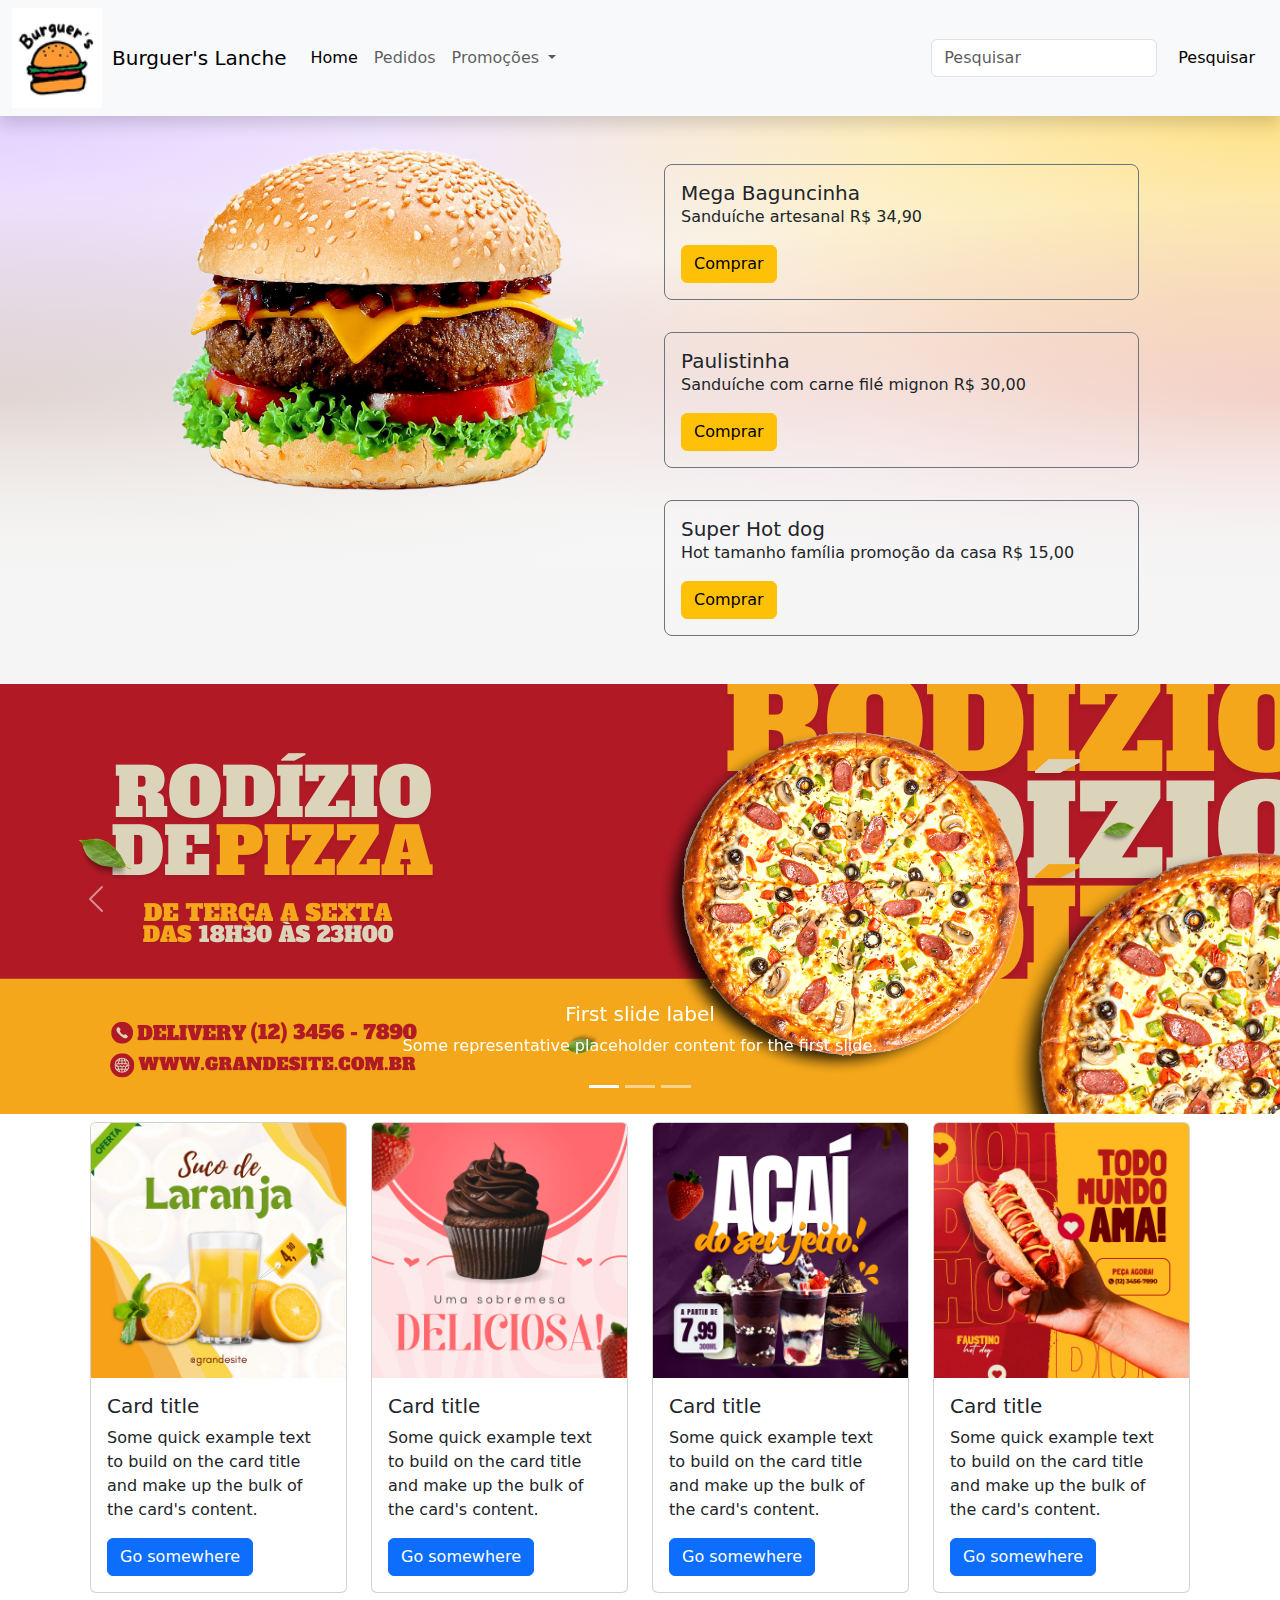
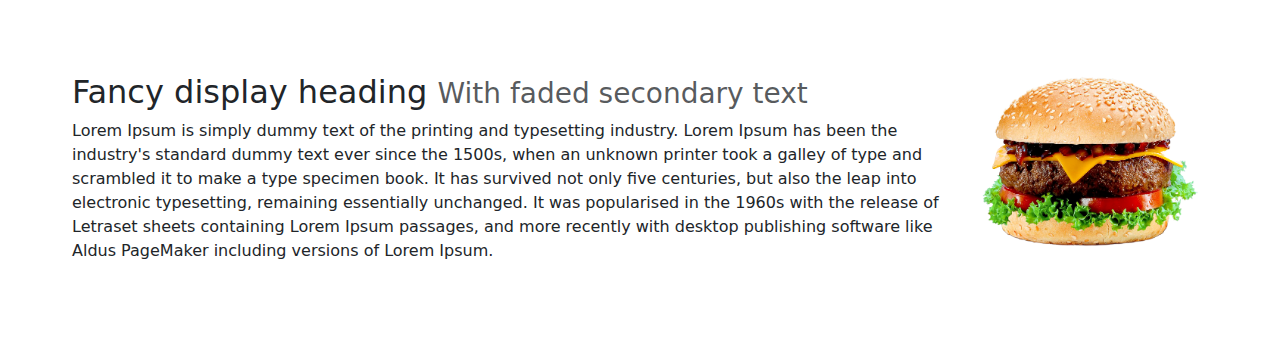
==== AppEcommerceFood/index.html @ 40e12109 "Add files via upload" ====
<!doctype html>
<html lang="pt-br">
  <head>
    <meta charset="utf-8">
    <meta name="viewport" content="width=device-width, initial-scale=1">
    <title>Bootstrap demo</title>
    <link href="https://cdn.jsdelivr.net/npm/bootstrap@5.3.3/dist/css/bootstrap.min.css" rel="stylesheet" integrity="sha384-QWTKZyjpPEjISv5WaRU9OFeRpok6YctnYmDr5pNlyT2bRjXh0JMhjY6hW+ALEwIH" crossorigin="anonymous">

    <style>
      .container-full {
        background-image: 
        linear-gradient(180deg, rgba(245, 245, 245, 0.01), rgba(245, 245, 245, 1) 85%),
        radial-gradient(ellipse at top left, rgba(200, 162, 255, 0.5), transparent 50%), /* Lilás */
        radial-gradient(ellipse at top right, rgba(255, 193, 7, 0.5), transparent 50%), /* Amarelo (Warning) */
        radial-gradient(ellipse at center right, rgba(220, 53, 69, 0.5), transparent 50%), /* Vermelho (Danger) */
        radial-gradient(ellipse at center left, rgba(139, 87, 42, 0.5), transparent 50%); /* Marrom */
      
      
      }


     
    </style>

<!--ÁREA DA NAVBAR-->
<nav class="navbar navbar-expand-lg bg-light shadow">
  <div class="container-fluid">
    <img src="images/Burguer’s.png" class="" style=" width:100px; height: 100px; padding-right:10px;" alt="...">
    <a class="navbar-brand" href="#">Burguer's Lanche</a>
    <button class="navbar-toggler" type="button" data-bs-toggle="collapse" data-bs-target="#navbarSupportedContent" aria-controls="navbarSupportedContent" aria-expanded="false" aria-label="Toggle navigation">
      <span class="navbar-toggler-icon"></span>
    </button>
    <div class="collapse navbar-collapse" id="navbarSupportedContent">
      <ul class="navbar-nav me-auto mb-2 mb-lg-0">
        <li class="nav-item">
          <a class="nav-link active" aria-current="page" href="#">Home</a>
        </li>
        <li class="nav-item">
          <a class="nav-link" href="#">Pedidos</a>
        </li>
        <li class="nav-item dropdown">
          <a class="nav-link dropdown-toggle" href="#" role="button" data-bs-toggle="dropdown" aria-expanded="false">
            Promoções
          </a>
          <ul class="dropdown-menu">
            <li><a class="dropdown-item" href="#">Action</a></li>
            <li><a class="dropdown-item" href="#">Another action</a></li>
            <li><hr class="dropdown-divider"></li>
            <li><a class="dropdown-item" href="#">Something else here</a></li>
          </ul>
        </li>
       
      </ul>
      <form class="d-flex" role="search">
        <input class="form-control me-2" type="search" placeholder="Pesquisar" aria-label="Search">
        <button class="btn btn-light" type="submit">Pesquisar</button>
      </form>
    </div>
  </div>
</nav>
<!--FIM DA NAVBAR-->

  </head>
  <body>
   <!-- Primeira Dobra-->
<div class="container-full p-4 g-col-4 ">
  <div class="row justify-content-center">
      <div class="col-md-5">
        <img src="images/sanduíche.png" class="d-block w-100" alt="...">
      </div>
      <div class="col-md-5 p-2 d-flex flex-column justify-content-around ">
        <div class="card1 p-3 m-3 border border-secondary  bg-transparent rounded-3">
          <h5 class="card-title">Mega Baguncinha</h5>
          <p class="card-text">Sanduíche artesanal R$ 34,90</p>
          <a href="#" class="btn btn-warning">Comprar</a>
        </div>
        <div class="card2 p-3 m-3 border border-secondary  bg-transparent rounded-3">
          <h5 class="card-title">Paulistinha</h5>
          <p class="card-text">Sanduíche com carne filé mignon R$ 30,00</p>
          <a href="#" class="btn btn-warning">Comprar</a>
        </div>
        <div class="card3 p-3 m-3 border border-secondary  bg-transparent rounded-3">
          <h5 class="card-title">Super Hot dog</h5>
          <p class="card-text">Hot tamanho família promoção da casa R$ 15,00</p>
          <a href="#" class="btn btn-warning">Comprar</a>
        </div>
      </div>
  </div>
</div>
<!--Fim da Primeira dobra-->


<!--Área do Slider ou Carrossel-->
<div id="carouselExampleCaptions" class="carousel slide">
  <div class="carousel-indicators">
    <button type="button" data-bs-target="#carouselExampleCaptions" data-bs-slide-to="0" class="active" aria-current="true" aria-label="Slide 1"></button>
    <button type="button" data-bs-target="#carouselExampleCaptions" data-bs-slide-to="1" aria-label="Slide 2"></button>
    <button type="button" data-bs-target="#carouselExampleCaptions" data-bs-slide-to="2" aria-label="Slide 3"></button>
  </div>
  <div class="carousel-inner">
    <div class="carousel-item active">
      <img src="images/1.png" class="d-block w-100" alt="...">
      <div class="carousel-caption d-none d-md-block">
        <h5>First slide label</h5>
        <p>Some representative placeholder content for the first slide.</p>
      </div>
    </div>
    <div class="carousel-item">
      <img src="images/2.png" class="d-block w-100" alt="...">
      <div class="carousel-caption d-none d-md-block">
        <h5>Second slide label</h5>
        <p>Some representative placeholder content for the second slide.</p>
      </div>
    </div>
    <div class="carousel-item">
      <img src="images/3.png" class="d-block w-100" alt="...">
      <div class="carousel-caption d-none d-md-block">
        <h5>Third slide label</h5>
        <p>Some representative placeholder content for the third slide.</p>
      </div>
    </div>
  </div>
  <button class="carousel-control-prev" type="button" data-bs-target="#carouselExampleCaptions" data-bs-slide="prev">
    <span class="carousel-control-prev-icon" aria-hidden="true"></span>
    <span class="visually-hidden">Previous</span>
  </button>
  <button class="carousel-control-next" type="button" data-bs-target="#carouselExampleCaptions" data-bs-slide="next">
    <span class="carousel-control-next-icon" aria-hidden="true"></span>
    <span class="visually-hidden">Next</span>
  </button>
</div>
<!--Fim do Carrossel-->

<!--Sessão cards-->
<div class="container ">
  <div class="row justify-content-center p-2 d-flex ">
      <div class="col-md-3">
        <div class="card" style="width: auto">
          <img src="images/6.png" class="card-img-top" alt="...">
          <div class="card-body">
            <h5 class="card-title">Card title</h5>
            <p class="card-text">Some quick example text to build on the card title and make up the bulk of the card's content.</p>
            <a href="#" class="btn btn-primary">Go somewhere</a>
          </div>
        </div>
      </div>
      <div class="col-md-3">
        <div class="card" style="width: auto">
          <img src="images/7.png" class="card-img-top" alt="...">
          <div class="card-body">
            <h5 class="card-title">Card title</h5>
            <p class="card-text">Some quick example text to build on the card title and make up the bulk of the card's content.</p>
            <a href="#" class="btn btn-primary">Go somewhere</a>
          </div>
        </div>
      </div>
      <div class="col-md-3">
        <div class="card" style="width: auto">
          <img src="images/4.png" class="card-img-top" alt="...">
          <div class="card-body">
            <h5 class="card-title">Card title</h5>
            <p class="card-text">Some quick example text to build on the card title and make up the bulk of the card's content.</p>
            <a href="#" class="btn btn-primary">Go somewhere</a>
          </div>
        </div>
      </div>
      <div class="col-md-3">
        <div class="card" style="width: auto">
          <img src="images/5.png" class="card-img-top" alt="...">
          <div class="card-body">
            <h5 class="card-title">Card title</h5>
            <p class="card-text">Some quick example text to build on the card title and make up the bulk of the card's content.</p>
            <a href="#" class="btn btn-primary">Go somewhere</a>
          </div>
        </div>
      </div>
  </div>
</div>
<!--Fim da Sessão cards-->

<!--Chamada para ação-->
<div class="chamada d-flex m-5 p-4">
  <div>
<h2>
  Fancy display heading
  <small class="text-body-secondary">With faded secondary text</small>
</h2>
<p>Lorem Ipsum is simply dummy text of the printing and typesetting industry. Lorem Ipsum has been the industry's standard dummy text ever since the 1500s, when an unknown printer took a galley of type and scrambled it to make a type specimen book. It has survived not only five centuries, but also the leap into electronic typesetting, remaining essentially unchanged. It was popularised in the 1960s with the release of Letraset sheets containing Lorem Ipsum passages, and more recently with desktop publishing software like Aldus PageMaker including versions of Lorem Ipsum.</p>
</div>
<div>
<img src="images/sanduíche.png" class="img-fluid" alt="...">
</div>
</div>

<!--Fim da Chamada para ação-->
<!--Swipe-->



<!--Fim do Swipe-->




<script src="https://cdn.jsdelivr.net/npm/bootstrap@5.3.0/dist/js/bootstrap.bundle.min.js"></script>
  </body>
</html>
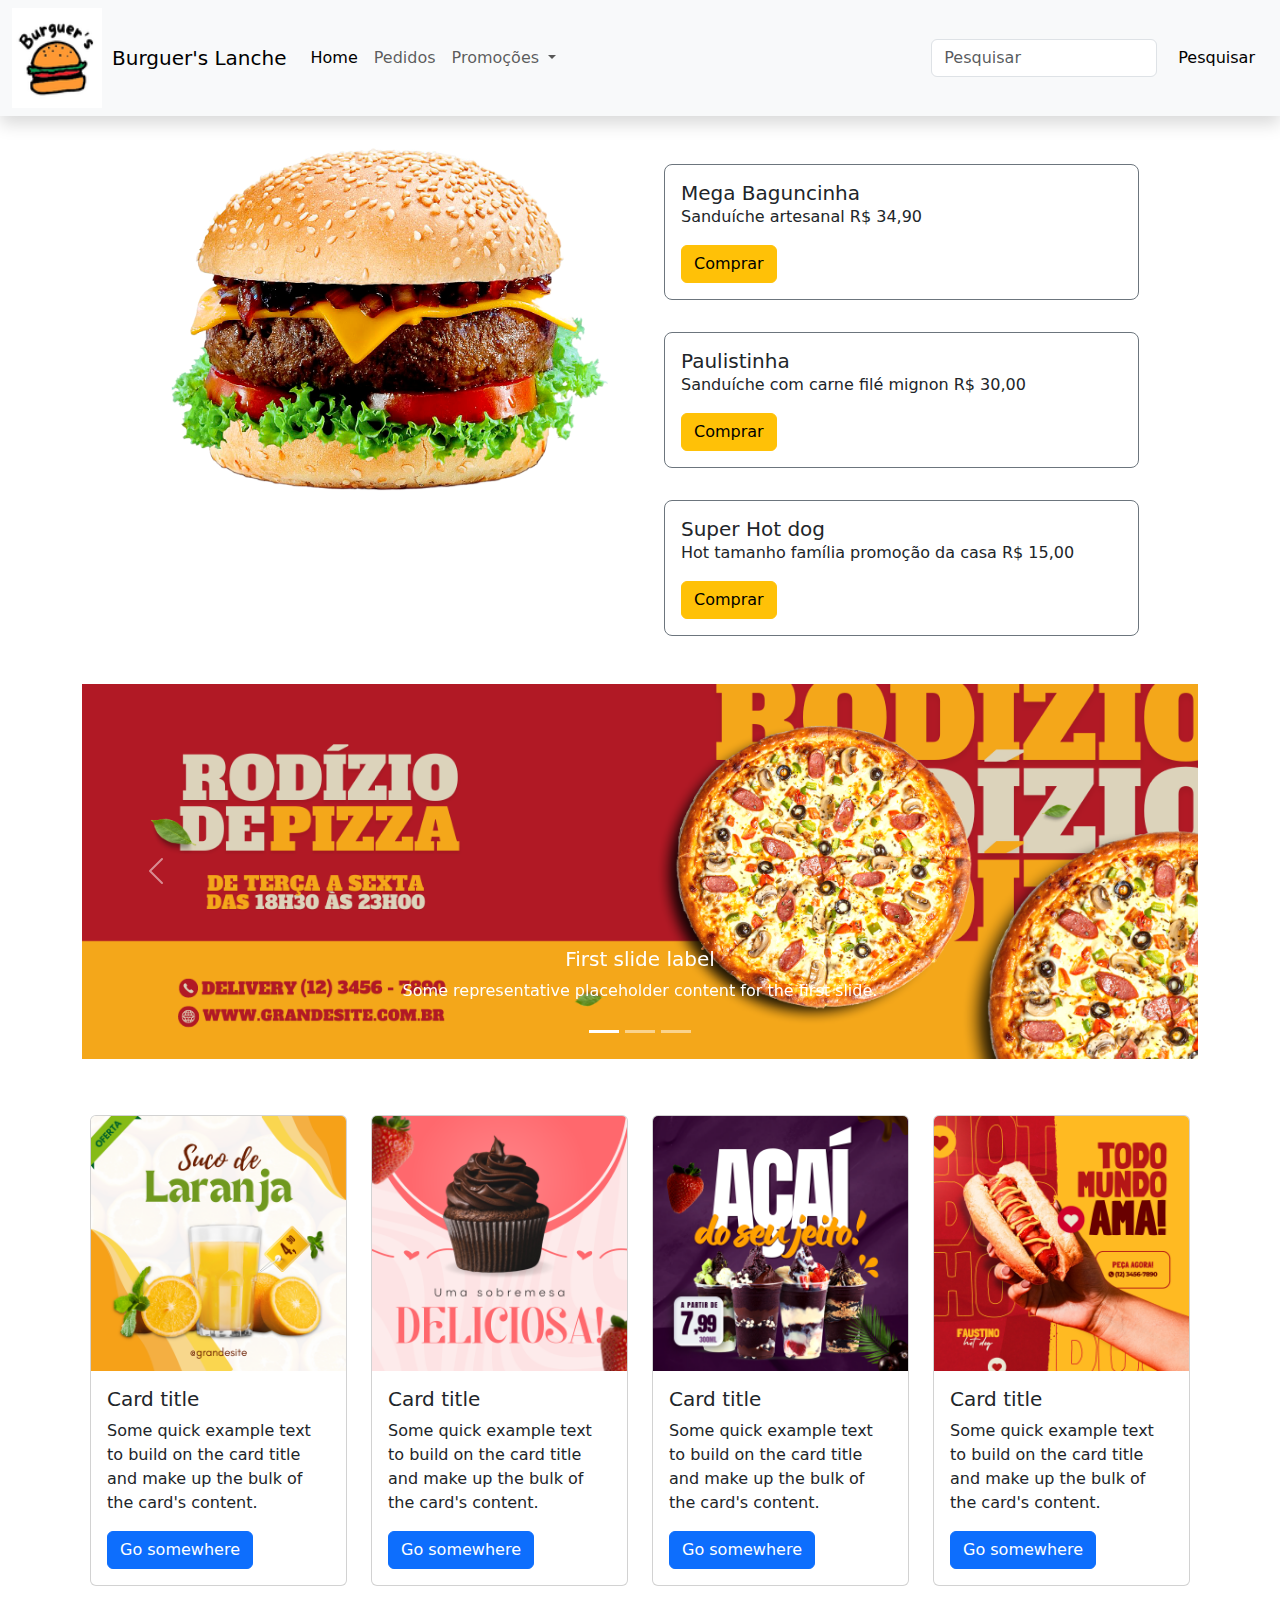
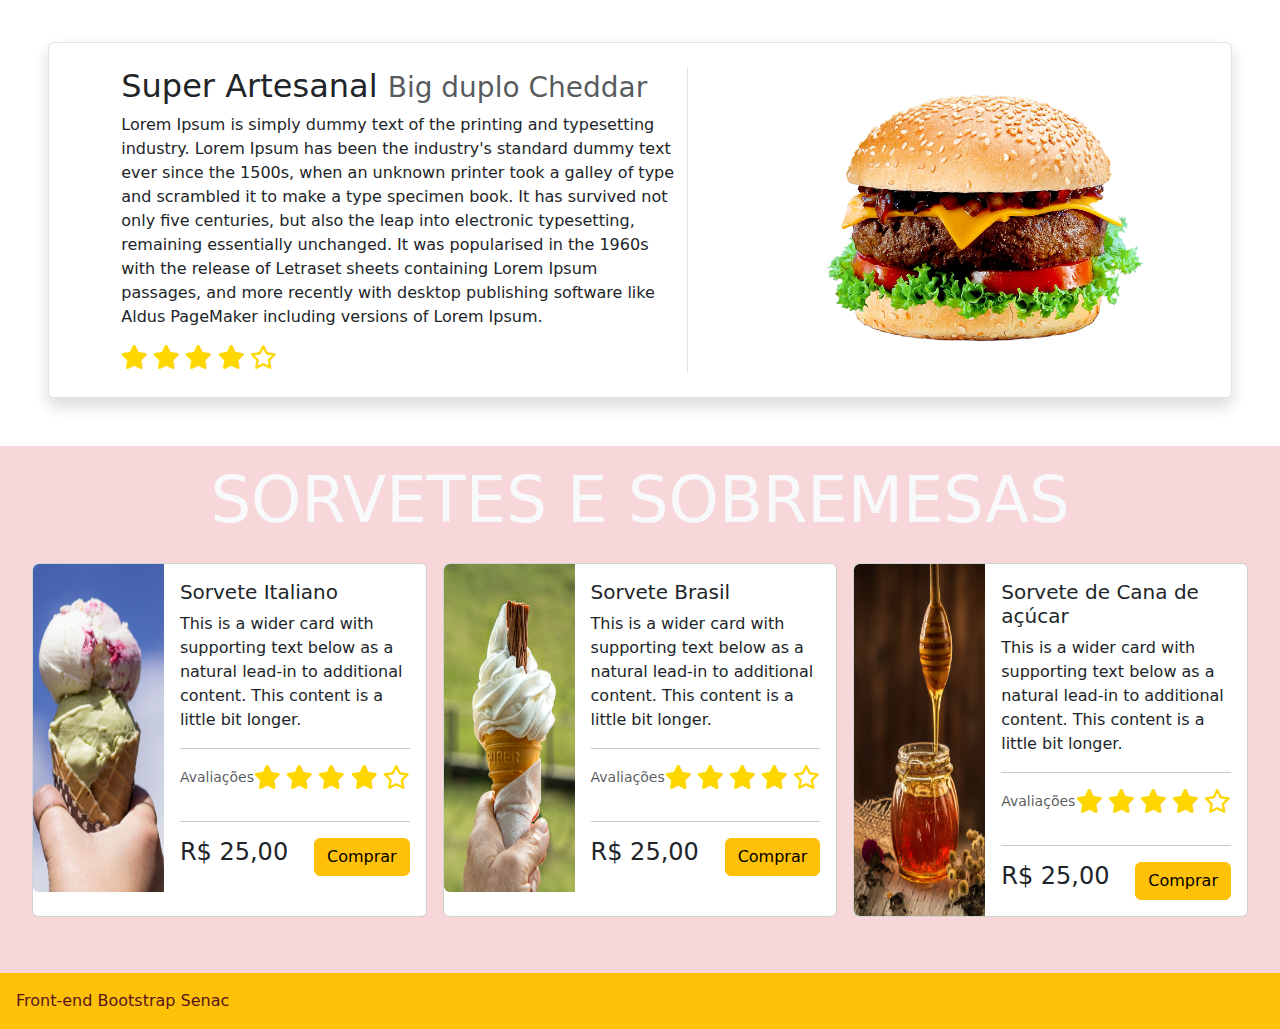
==== commit 59338deb: "Add files via upload" ====
--- a/AppEcommerceFood/index.html
+++ b/AppEcommerceFood/index.html
@@ -5,18 +5,13 @@
     <meta name="viewport" content="width=device-width, initial-scale=1">
     <title>Bootstrap demo</title>
     <link href="https://cdn.jsdelivr.net/npm/bootstrap@5.3.3/dist/css/bootstrap.min.css" rel="stylesheet" integrity="sha384-QWTKZyjpPEjISv5WaRU9OFeRpok6YctnYmDr5pNlyT2bRjXh0JMhjY6hW+ALEwIH" crossorigin="anonymous">
+    <link rel="stylesheet" href="https://cdnjs.cloudflare.com/ajax/libs/font-awesome/6.0.0-beta3/css/all.min.css">
 
     <style>
-      .container-full {
-        background-image: 
-        linear-gradient(180deg, rgba(245, 245, 245, 0.01), rgba(245, 245, 245, 1) 85%),
-        radial-gradient(ellipse at top left, rgba(200, 162, 255, 0.5), transparent 50%), /* Lilás */
-        radial-gradient(ellipse at top right, rgba(255, 193, 7, 0.5), transparent 50%), /* Amarelo (Warning) */
-        radial-gradient(ellipse at center right, rgba(220, 53, 69, 0.5), transparent 50%), /* Vermelho (Danger) */
-        radial-gradient(ellipse at center left, rgba(139, 87, 42, 0.5), transparent 50%); /* Marrom */
-      
-      
-      }
+     .fa-star {
+                    color: gold; /* Altera a cor das estrelas */
+                    font-size: 24px; /* Aumenta o tamanho das estrelas */
+                }
 
 
      
@@ -33,13 +28,13 @@
     <div class="collapse navbar-collapse" id="navbarSupportedContent">
       <ul class="navbar-nav me-auto mb-2 mb-lg-0">
         <li class="nav-item">
-          <a class="nav-link active" aria-current="page" href="#">Home</a>
+          <a class="nav-link active" aria-current="page" href="index.html">Home</a>
         </li>
         <li class="nav-item">
-          <a class="nav-link" href="#">Pedidos</a>
+          <a class="nav-link" href="pedidos.html">Pedidos</a>
         </li>
         <li class="nav-item dropdown">
-          <a class="nav-link dropdown-toggle" href="#" role="button" data-bs-toggle="dropdown" aria-expanded="false">
+          <a class="nav-link dropdown-toggle" href="promocoes" role="button" data-bs-toggle="dropdown" aria-expanded="false">
             Promoções
           </a>
           <ul class="dropdown-menu">
@@ -63,7 +58,7 @@
   </head>
   <body>
    <!-- Primeira Dobra-->
-<div class="container-full p-4 g-col-4 ">
+<div class="container-full p-4 g-col-4 align-items-center ">
   <div class="row justify-content-center">
       <div class="col-md-5">
         <img src="images/sanduíche.png" class="d-block w-100" alt="...">
@@ -91,7 +86,7 @@
 
 
 <!--Área do Slider ou Carrossel-->
-<div id="carouselExampleCaptions" class="carousel slide">
+<div id="carouselExampleCaptions" class="carousel slide container-lg">
   <div class="carousel-indicators">
     <button type="button" data-bs-target="#carouselExampleCaptions" data-bs-slide-to="0" class="active" aria-current="true" aria-label="Slide 1"></button>
     <button type="button" data-bs-target="#carouselExampleCaptions" data-bs-slide-to="1" aria-label="Slide 2"></button>
@@ -132,7 +127,7 @@
 <!--Fim do Carrossel-->
 
 <!--Sessão cards-->
-<div class="container ">
+<div class="container mt-5">
   <div class="row justify-content-center p-2 d-flex ">
       <div class="col-md-3">
         <div class="card" style="width: auto">
@@ -179,28 +174,149 @@
 <!--Fim da Sessão cards-->
 
 <!--Chamada para ação-->
-<div class="chamada d-flex m-5 p-4">
-  <div>
+<div class="container-full m-5 p-4  border rounded shadow">
+  <div class="row d-flex justify-content-around align-items-center">
+  <div class="col-md-6 border-end ">
 <h2>
-  Fancy display heading
-  <small class="text-body-secondary">With faded secondary text</small>
+  Super Artesanal
+  <small class="text-body-secondary">Big duplo Cheddar</small>
 </h2>
 <p>Lorem Ipsum is simply dummy text of the printing and typesetting industry. Lorem Ipsum has been the industry's standard dummy text ever since the 1500s, when an unknown printer took a galley of type and scrambled it to make a type specimen book. It has survived not only five centuries, but also the leap into electronic typesetting, remaining essentially unchanged. It was popularised in the 1960s with the release of Letraset sheets containing Lorem Ipsum passages, and more recently with desktop publishing software like Aldus PageMaker including versions of Lorem Ipsum.</p>
-</div>
 <div>
+  <i class="fas fa-star"></i>
+  <i class="fas fa-star"></i>
+  <i class="fas fa-star"></i>
+  <i class="fas fa-star"></i>
+  <i class="far fa-star"></i>
+</div>
+</div>
+
+<div class="col-md-4">
 <img src="images/sanduíche.png" class="img-fluid" alt="...">
 </div>
 </div>
+</div>
 
 <!--Fim da Chamada para ação-->
-<!--Swipe-->
-
+<!--Sessao Sorvete-->
+<div class="p-3  bg-danger-subtle text-dark-emphasis ">
+  <h1 class="display-3 text-light text-center">SORVETES E SOBREMESAS</h1>
+  <div class="p-3 mb-2 d-flex gap-3">
+   
+  <div class="card mb-3" style="max-width: 540px;">
+    <div class="row g-0">
+      <div class="col-md-4">
+        <img src="images/13.png" class="img-fluid rounded-start h-100" alt="...">
+      </div>
+      <div class="col-md-8">
+        <div class="card-body">
+          <h5 class="card-title">Sorvete Italiano</h5>
+          <p class="card-text">This is a wider card with supporting text below as a natural lead-in to additional content. This content is a little bit longer.</p>
+
+          <!--INÍCIO DA LINHA VERTICAL-->
+          <hr>
+          <div class="d-flex justify-content-between">
+          <p class="card-text"><small class="text-body-secondary">Avaliações</small></p>
+          <div>
+            <i class="fas fa-star"></i>
+            <i class="fas fa-star"></i>
+            <i class="fas fa-star"></i>
+            <i class="fas fa-star"></i>
+            <i class="far fa-star"></i> <!-- 4 estrelas cheias e 1 vazia -->
+          </div>
+        </div>
+          <hr>
+          <!--FIM DA LINHA VERTICAL-->
+
+          <!-- DIV PREÇO E BOTÃO-->
+          <div class="d-flex justify-content-between">
+          <p class="h4">R$ 25,00</p>
+          <button type="button" class="btn btn-warning">Comprar</button>
+          </div>
+          <!--FIM DA DIV PREÇO E BOTAO-->
+        </div>
+      </div>
+    </div>
+  </div>
+  <div class="card mb-3" style="max-width: 540px;">
+    <div class="row g-0">
+      <div class="col-md-4">
+        <img src="images/12.png" class="img-fluid rounded-start h-100" alt="...">
+      </div>
+      <div class="col-md-8">
+        <div class="card-body">
+          <h5 class="card-title">Sorvete Brasil</h5>
+          <p class="card-text">This is a wider card with supporting text below as a natural lead-in to additional content. This content is a little bit longer.</p>
+          
+            <!--INÍCIO DA LINHA VERTICAL-->
+            <hr>
+            <div class="d-flex justify-content-between">
+              <p class="card-text"><small class="text-body-secondary">Avaliações</small></p>
+              <div>
+                <i class="fas fa-star"></i>
+                <i class="fas fa-star"></i>
+                <i class="fas fa-star"></i>
+                <i class="fas fa-star"></i>
+                <i class="far fa-star"></i> <!-- 4 estrelas cheias e 1 vazia -->
+              </div>
+            </div>
+            <hr>
+            <!--FIM DA LINHA VERTICAL-->
+  
+            <!-- DIV PREÇO E BOTÃO-->
+            <div class="d-flex justify-content-between">
+            <p class="h4">R$ 25,00</p>
+            <button type="button" class="btn btn-warning">Comprar</button>
+            </div>
+            <!--FIM DA DIV PREÇO E BOTAO-->
+        </div>
+      </div>
+    </div>
+  </div>
+  <div class="card mb-3" style="max-width: 540px;">
+    <div class="row g-0">
+      <div class="col-md-4">
+        <img src="images/11.png" class="img-fluid rounded-start h-100" alt="...">
+      </div>
+      <div class="col-md-8">
+        <div class="card-body">
+          <h5 class="card-title">Sorvete de Cana de açúcar</h5>
+          <p class="card-text">This is a wider card with supporting text below as a natural lead-in to additional content. This content is a little bit longer.</p>
+          
+            <!--INÍCIO DA LINHA VERTICAL-->
+            <hr>
+            <div class="d-flex justify-content-between">
+              <p class="card-text"><small class="text-body-secondary">Avaliações</small></p>
+              <div>
+                <i class="fas fa-star"></i>
+                <i class="fas fa-star"></i>
+                <i class="fas fa-star"></i>
+                <i class="fas fa-star"></i>
+                <i class="far fa-star"></i> <!-- 4 estrelas cheias e 1 vazia -->
+              </div>
+            </div>
+            <hr>
+            <!--FIM DA LINHA VERTICAL-->
+  
+            <!-- DIV PREÇO E BOTÃO-->
+            <div class="d-flex justify-content-between">
+            <p class="h4">R$ 25,00</p>
+            <button type="button" class="btn btn-warning">Comprar</button>
+            </div>
+            <!--FIM DA DIV PREÇO E BOTAO-->
+        </div>
+      </div>
+    </div>
+  </div>
+
+</div>
+</div>
 
 
 <!--Fim do Swipe-->
 
 
-
+<div class="p-3 bg-warning text-danger-emphasis">Front-end Bootstrap Senac</div>
 
 <script src="https://cdn.jsdelivr.net/npm/bootstrap@5.3.0/dist/js/bootstrap.bundle.min.js"></script>
   </body>
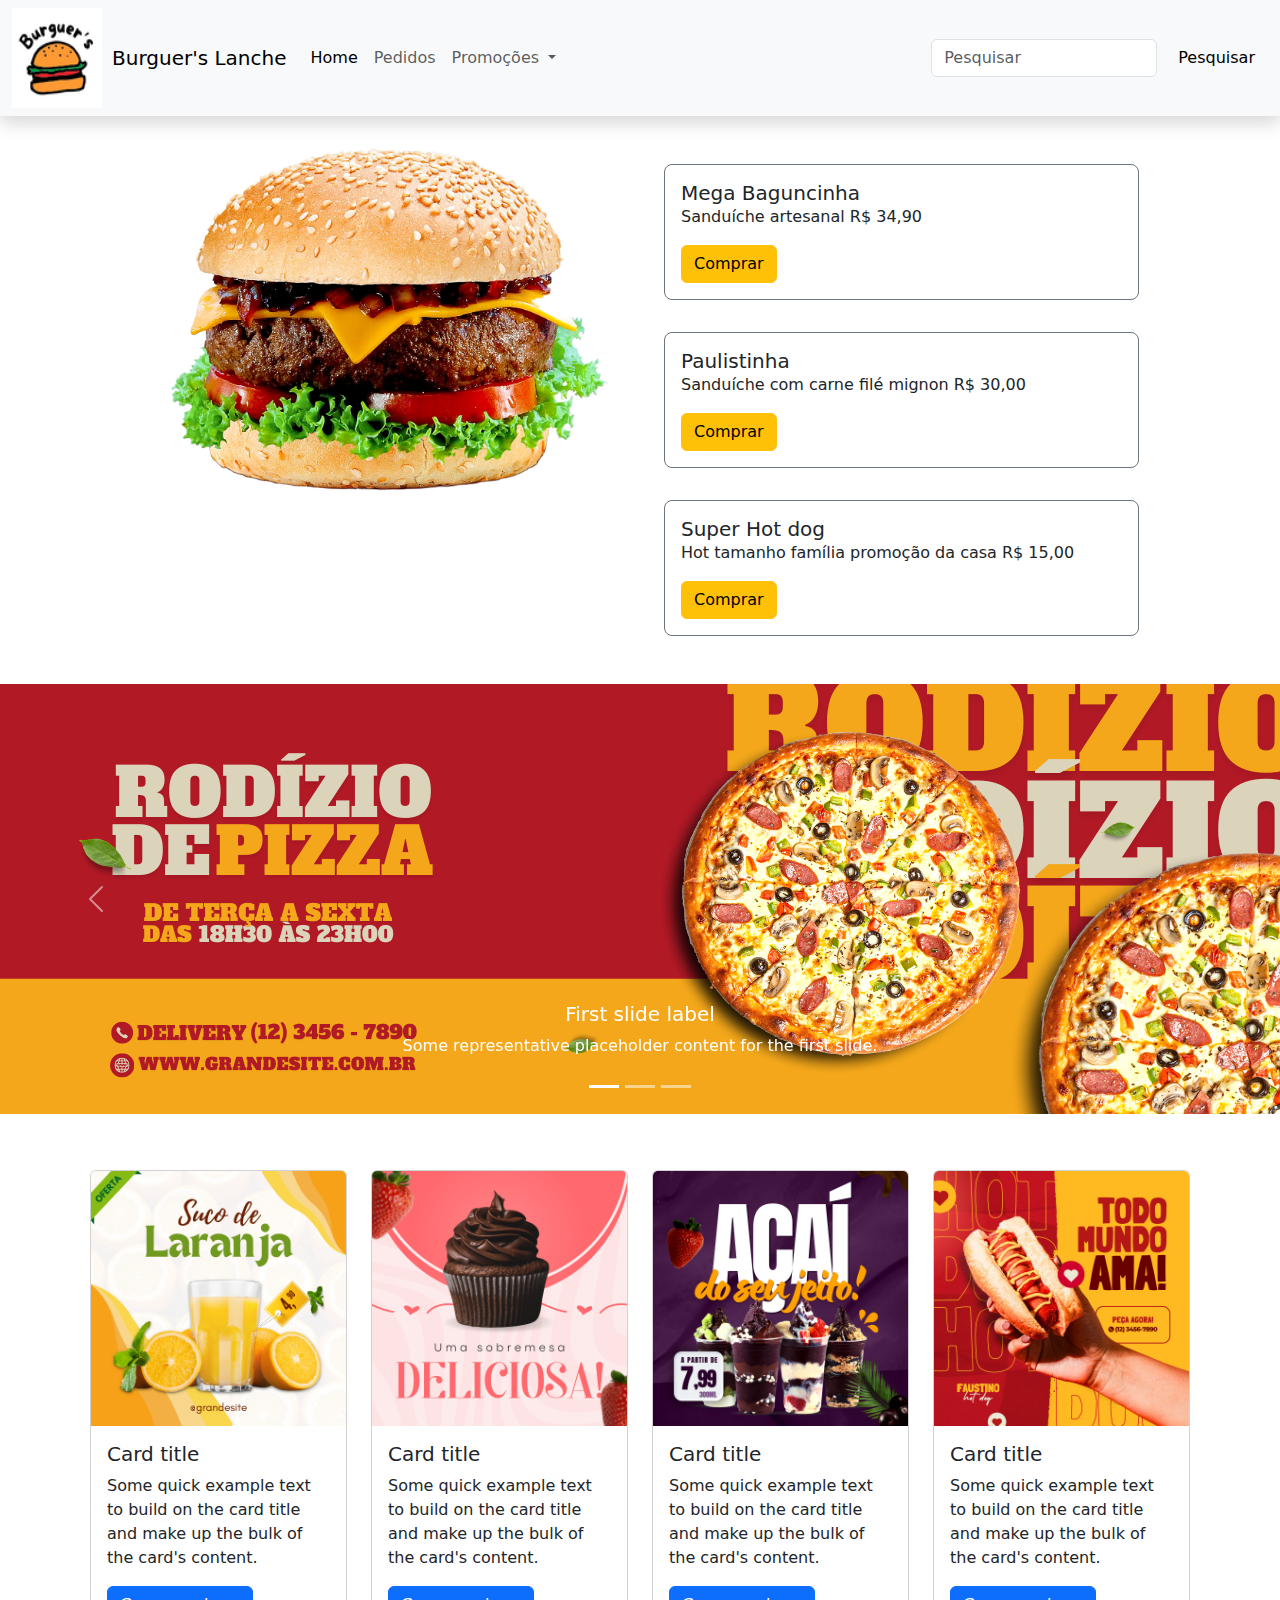
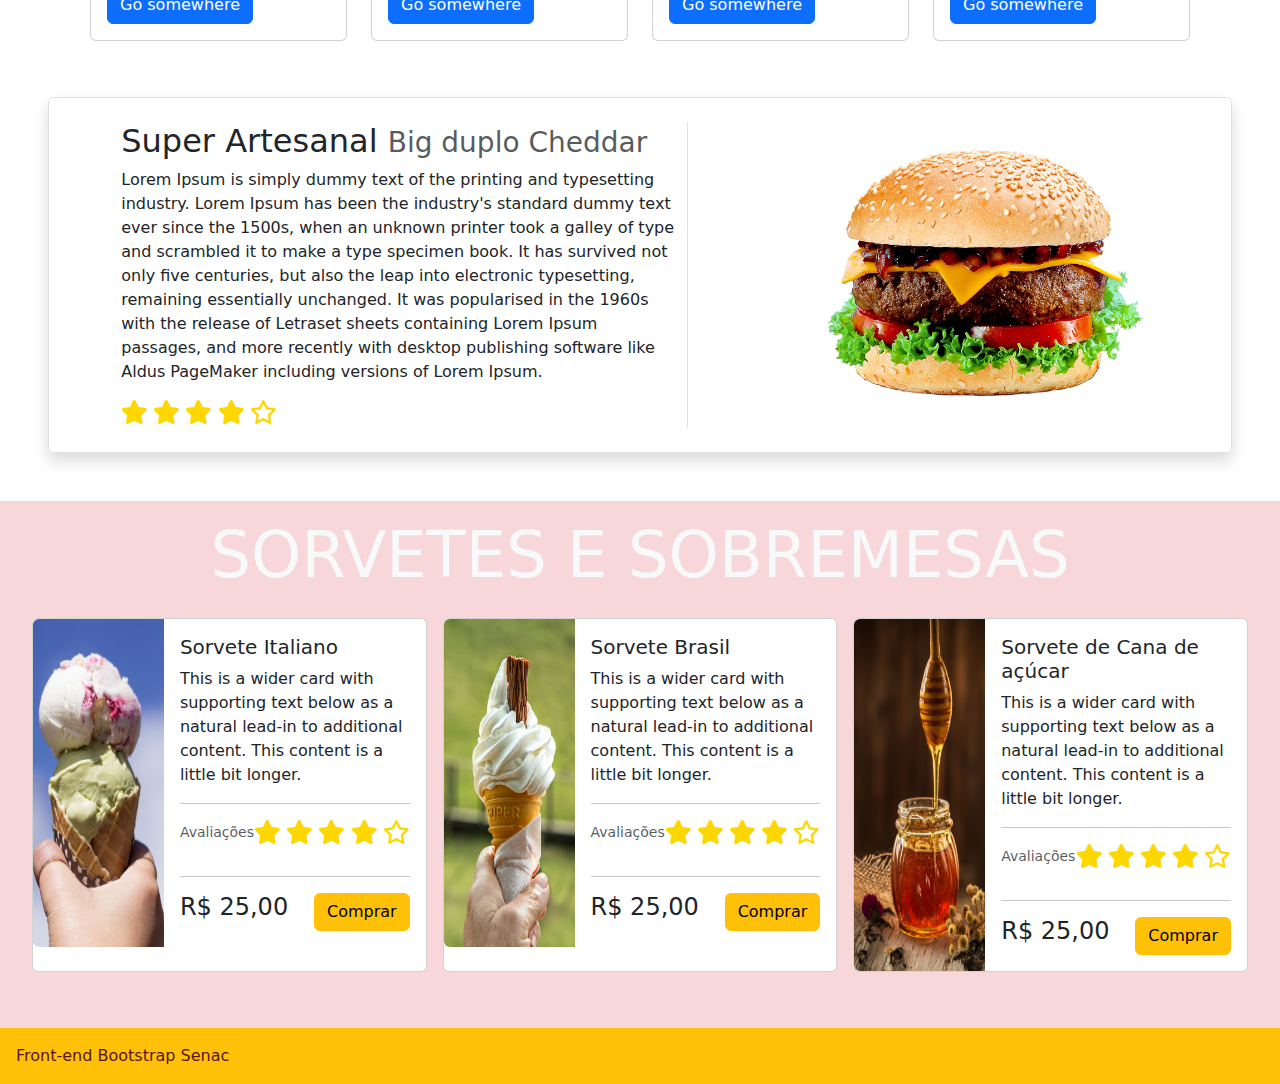
==== commit 6ae8c1dc: "Add files via upload" ====
--- a/AppEcommerceFood/index.html
+++ b/AppEcommerceFood/index.html
@@ -34,15 +34,10 @@
           <a class="nav-link" href="pedidos.html">Pedidos</a>
         </li>
         <li class="nav-item dropdown">
-          <a class="nav-link dropdown-toggle" href="promocoes" role="button" data-bs-toggle="dropdown" aria-expanded="false">
+          <a class="nav-link dropdown-toggle" href="promocoes.html" >
             Promoções
           </a>
-          <ul class="dropdown-menu">
-            <li><a class="dropdown-item" href="#">Action</a></li>
-            <li><a class="dropdown-item" href="#">Another action</a></li>
-            <li><hr class="dropdown-divider"></li>
-            <li><a class="dropdown-item" href="#">Something else here</a></li>
-          </ul>
+         
         </li>
        
       </ul>
@@ -86,7 +81,7 @@
 
 
 <!--Área do Slider ou Carrossel-->
-<div id="carouselExampleCaptions" class="carousel slide container-lg">
+<div id="carouselExampleCaptions" class="carousel slide">
   <div class="carousel-indicators">
     <button type="button" data-bs-target="#carouselExampleCaptions" data-bs-slide-to="0" class="active" aria-current="true" aria-label="Slide 1"></button>
     <button type="button" data-bs-target="#carouselExampleCaptions" data-bs-slide-to="1" aria-label="Slide 2"></button>
